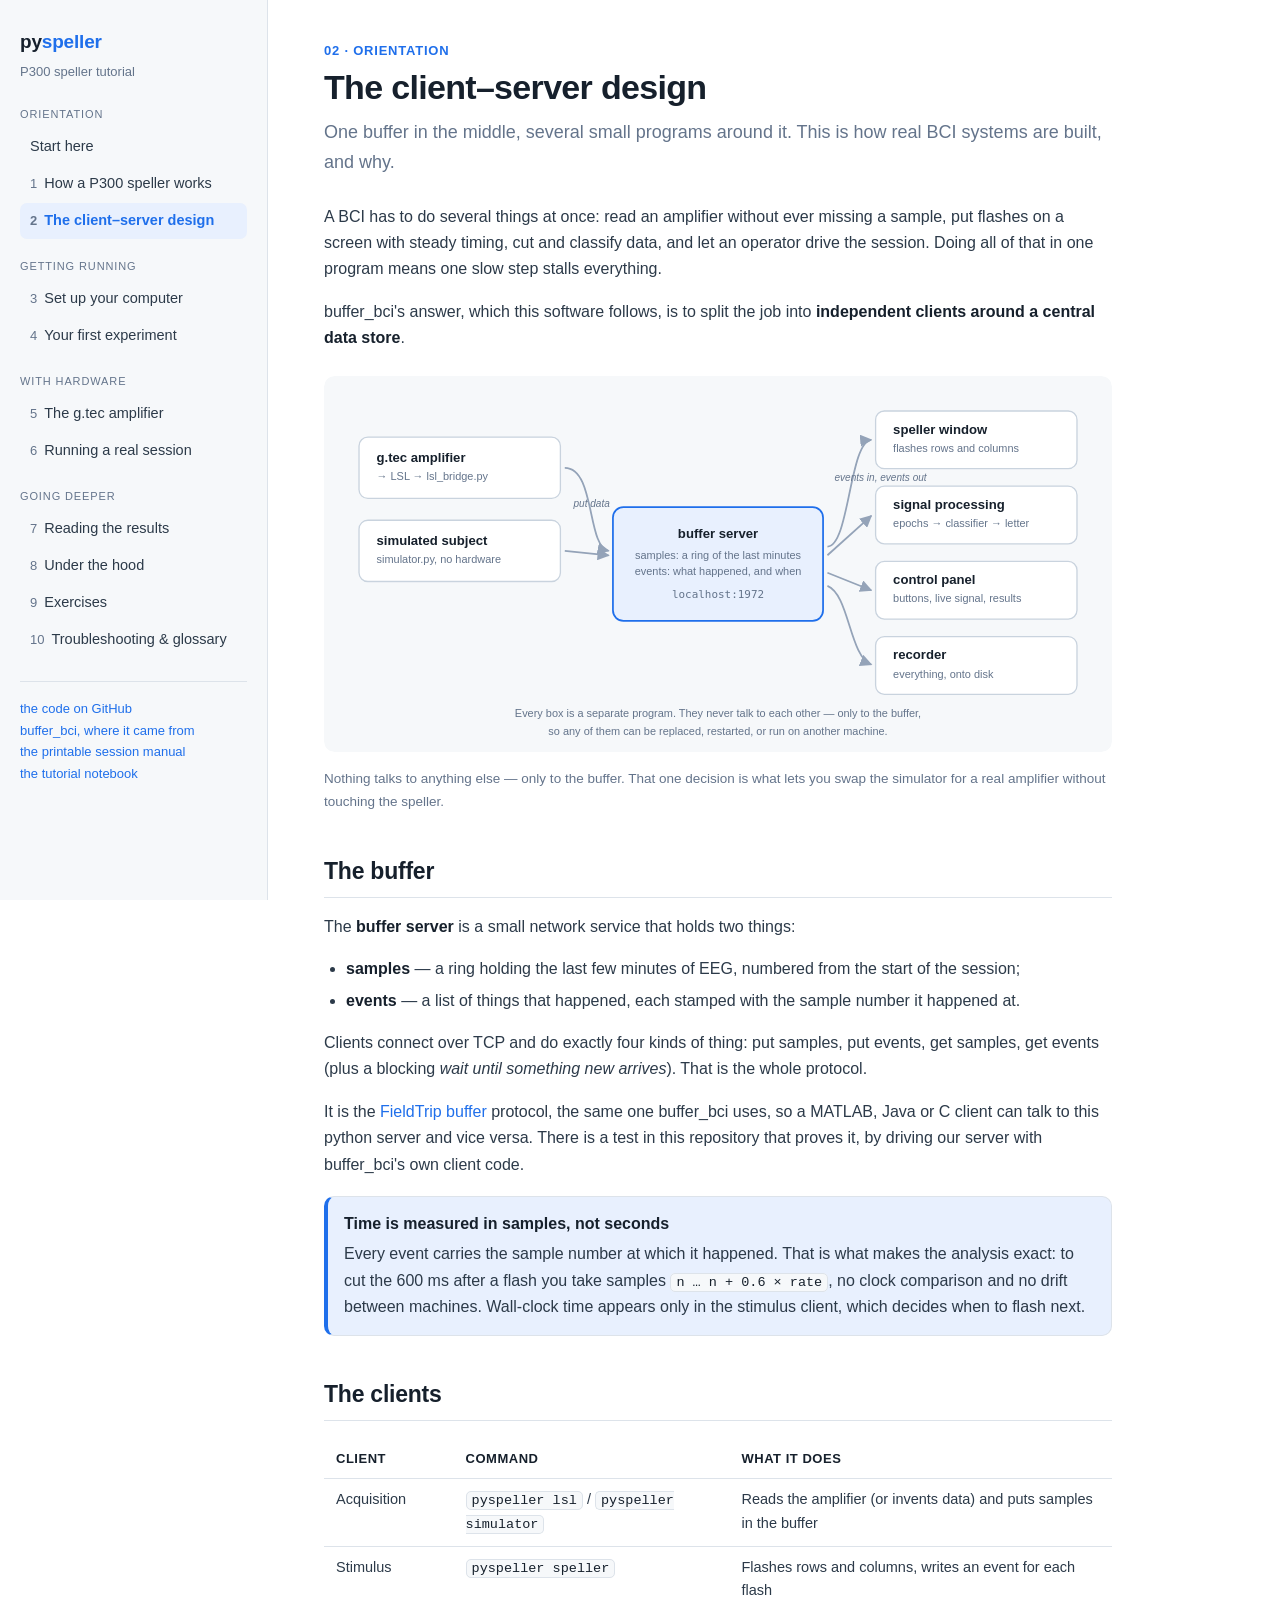
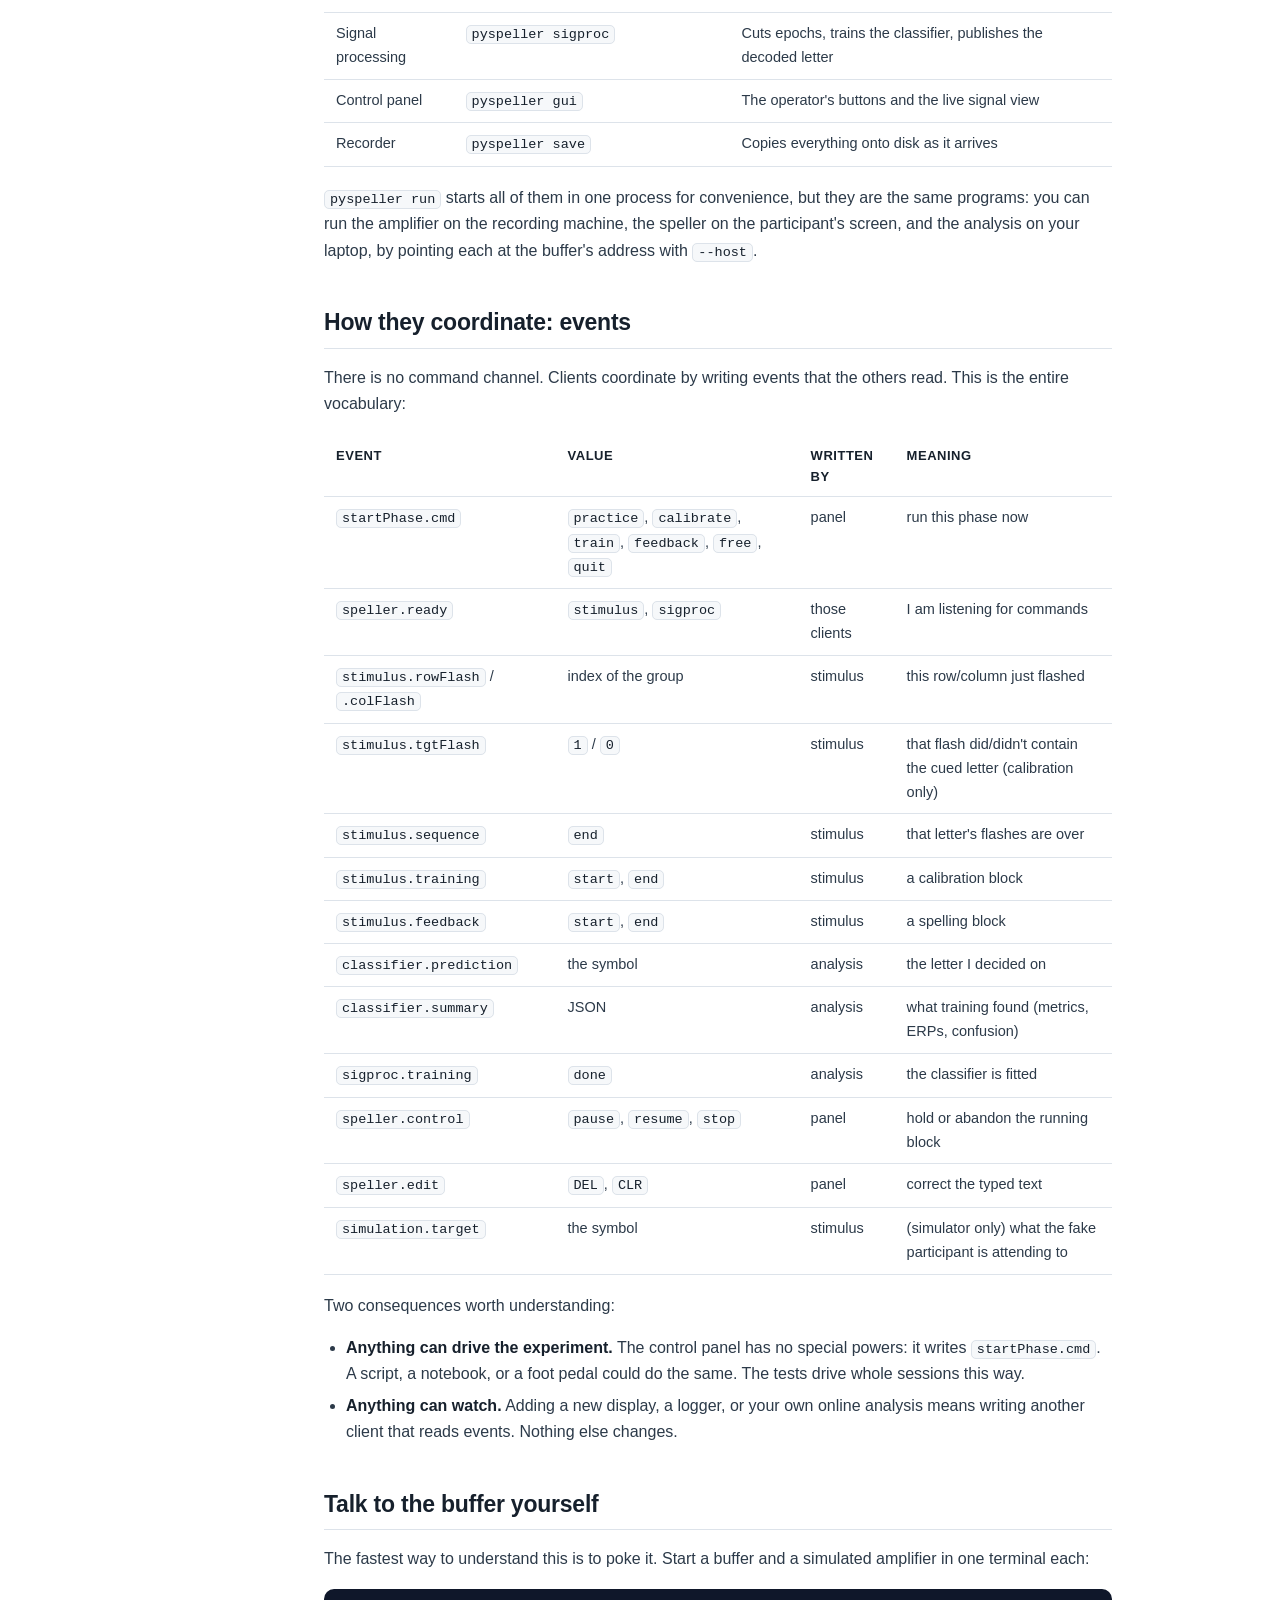
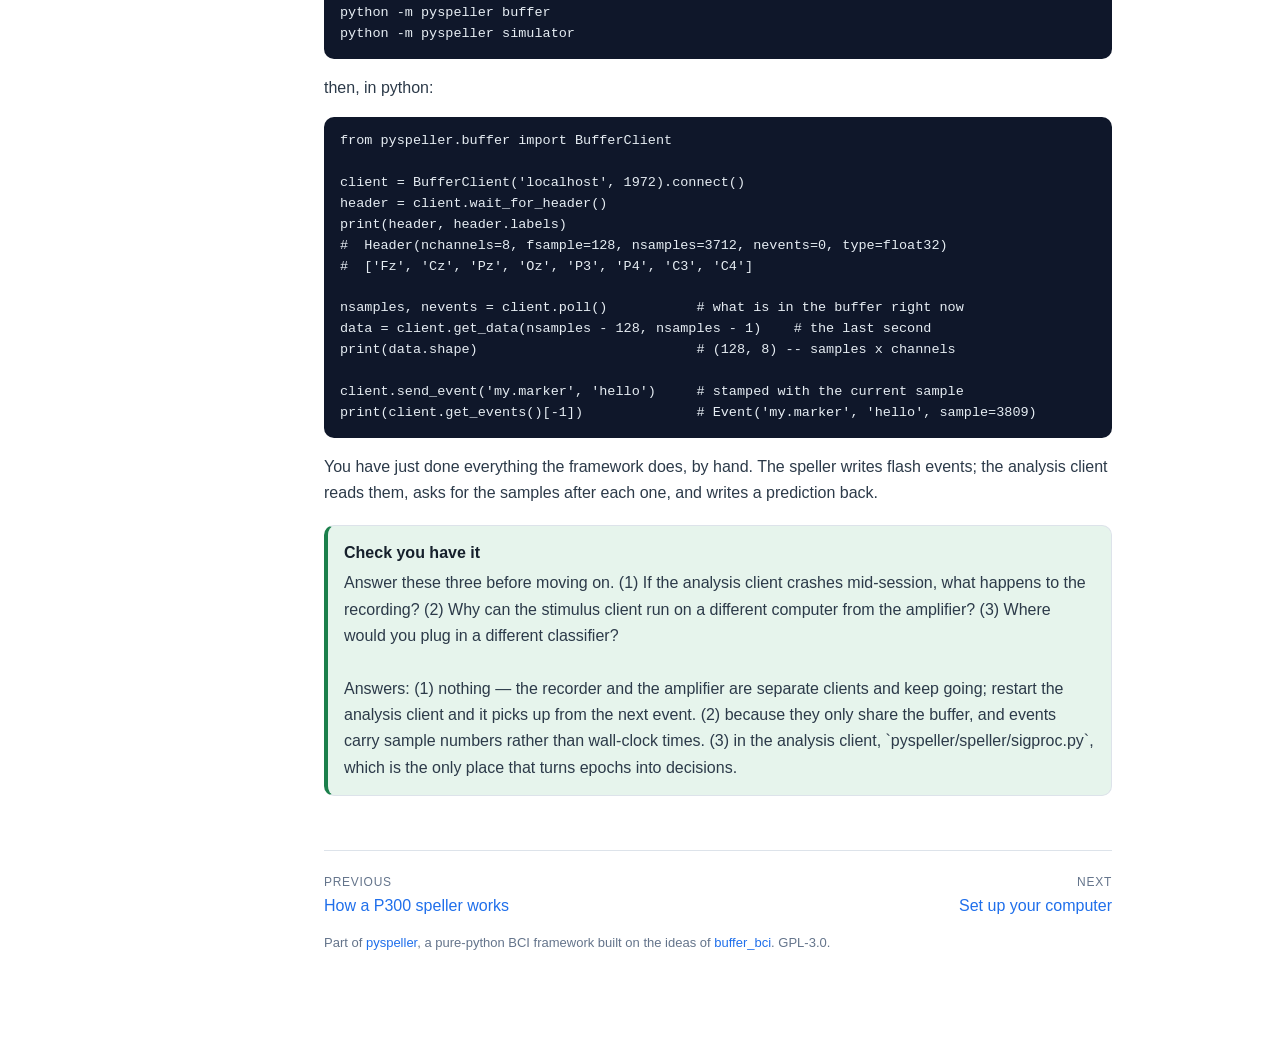
==== docs/architecture.html @ d98f3cf2 "A tutorial site for students, on GitHub Pages docs/ now holds a ten-page course that assumes no back" ====
<!DOCTYPE html>
<html lang="en">
<head>
<meta charset="utf-8">
<meta name="viewport" content="width=device-width, initial-scale=1">
<title>The client–server design · pyspeller</title>
<meta name="description" content="One buffer in the middle, several small programs around it. This is how real BCI systems are built, and why.">
<link rel="stylesheet" href="assets/css/site.css">
<link rel="icon" href="data:image/svg+xml,<svg xmlns='http://www.w3.org/2000/svg' viewBox='0 0 100 100'><text y='.9em' font-size='90'>🧠</text></svg>">
</head>
<body>
<div class="layout">
<aside class="sidebar">
  <a class="brand" href="index.html">py<span>speller</span></a>
  <div class="brand-sub">P300 speller tutorial</div>
  <div class="nav-group"><div class="nav-title">Orientation</div><nav>
  <a href="index.html">Start here</a>
  <a href="paradigm.html"><span class="num">1</span>How a P300 speller works</a>
  <a href="architecture.html" class="current"><span class="num">2</span>The client–server design</a>
  </nav></div>
  <div class="nav-group"><div class="nav-title">Getting running</div><nav>
  <a href="install.html"><span class="num">3</span>Set up your computer</a>
  <a href="first-run.html"><span class="num">4</span>Your first experiment</a>
  </nav></div>
  <div class="nav-group"><div class="nav-title">With hardware</div><nav>
  <a href="gtec.html"><span class="num">5</span>The g.tec amplifier</a>
  <a href="session.html"><span class="num">6</span>Running a real session</a>
  </nav></div>
  <div class="nav-group"><div class="nav-title">Going deeper</div><nav>
  <a href="results.html"><span class="num">7</span>Reading the results</a>
  <a href="code.html"><span class="num">8</span>Under the hood</a>
  <a href="exercises.html"><span class="num">9</span>Exercises</a>
  <a href="reference.html"><span class="num">10</span>Troubleshooting & glossary</a>
  </nav></div>
  <div class="sidebar-foot">
    <a href="https://github.com/berdakh/pyspeller">the code on GitHub</a><br>
    <a href="https://github.com/berdakh/buffer_bci">buffer_bci, where it came from</a><br>
    <a href="https://github.com/berdakh/pyspeller/blob/main/docs/MANUAL.md">the printable session manual</a><br>
    <a href="https://github.com/berdakh/pyspeller/blob/main/docs/pyspeller_tutorial.ipynb">the tutorial notebook</a>
  </div>
</aside>
<main>
  <div class="page-kicker">02 · Orientation</div>
  <h1>The client–server design</h1>
  <p class="lede">One buffer in the middle, several small programs around it. This is how real BCI systems are built, and why.</p>
  <p>A BCI has to do several things at once: read an amplifier without ever missing a
sample, put flashes on a screen with steady timing, cut and classify data, and
let an operator drive the session. Doing all of that in one program means one
slow step stalls everything.</p>
<p>buffer_bci's answer, which this software follows, is to split the job into
<strong>independent clients around a central data store</strong>.</p>
<figure>
<img src="assets/img/architecture.svg" alt="Diagram: amplifier clients on the left, buffer server in the middle, speller, analysis, panel and recorder on the right">
<figcaption>Nothing talks to anything else — only to the buffer. That one decision is what lets you swap the simulator for a real amplifier without touching the speller.</figcaption>
</figure>

<h2 id="the-buffer">The buffer</h2>
<p>The <strong>buffer server</strong> is a small network service that holds two things:</p>
<ul>
<li><strong>samples</strong> — a ring holding the last few minutes of EEG, numbered from the
  start of the session;</li>
<li><strong>events</strong> — a list of things that happened, each stamped with the sample
  number it happened at.</li>
</ul>
<p>Clients connect over TCP and do exactly four kinds of thing: put samples, put
events, get samples, get events (plus a blocking <em>wait until something new
arrives</em>). That is the whole protocol.</p>
<p>It is the <a href="https://www.fieldtriptoolbox.org/development/realtime/">FieldTrip buffer</a>
protocol, the same one buffer_bci uses, so a MATLAB, Java or C client can talk to
this python server and vice versa. There is a test in this repository that
proves it, by driving our server with buffer_bci's own client code.</p>
<div class="note">
<span class="block-title">Time is measured in samples, not seconds</span>
Every event carries the sample number at which it happened. That is what makes
the analysis exact: to cut the 600 ms after a flash you take samples
<code>n … n + 0.6 × rate</code>, no clock comparison and no drift between
machines. Wall-clock time appears only in the stimulus client, which decides
when to flash next.
</div>

<h2 id="the-clients">The clients</h2>
<table>
<thead>
<tr>
<th>Client</th>
<th>Command</th>
<th>What it does</th>
</tr>
</thead>
<tbody>
<tr>
<td>Acquisition</td>
<td><code>pyspeller lsl</code> / <code>pyspeller simulator</code></td>
<td>Reads the amplifier (or invents data) and puts samples in the buffer</td>
</tr>
<tr>
<td>Stimulus</td>
<td><code>pyspeller speller</code></td>
<td>Flashes rows and columns, writes an event for each flash</td>
</tr>
<tr>
<td>Signal processing</td>
<td><code>pyspeller sigproc</code></td>
<td>Cuts epochs, trains the classifier, publishes the decoded letter</td>
</tr>
<tr>
<td>Control panel</td>
<td><code>pyspeller gui</code></td>
<td>The operator's buttons and the live signal view</td>
</tr>
<tr>
<td>Recorder</td>
<td><code>pyspeller save</code></td>
<td>Copies everything onto disk as it arrives</td>
</tr>
</tbody>
</table>
<p><code>pyspeller run</code> starts all of them in one process for convenience, but they are
the same programs: you can run the amplifier on the recording machine, the
speller on the participant's screen, and the analysis on your laptop, by
pointing each at the buffer's address with <code>--host</code>.</p>
<h2 id="how-they-coordinate-events">How they coordinate: events</h2>
<p>There is no command channel. Clients coordinate by writing events that the
others read. This is the entire vocabulary:</p>
<table>
<thead>
<tr>
<th>Event</th>
<th>Value</th>
<th>Written by</th>
<th>Meaning</th>
</tr>
</thead>
<tbody>
<tr>
<td><code>startPhase.cmd</code></td>
<td><code>practice</code>, <code>calibrate</code>, <code>train</code>, <code>feedback</code>, <code>free</code>, <code>quit</code></td>
<td>panel</td>
<td>run this phase now</td>
</tr>
<tr>
<td><code>speller.ready</code></td>
<td><code>stimulus</code>, <code>sigproc</code></td>
<td>those clients</td>
<td>I am listening for commands</td>
</tr>
<tr>
<td><code>stimulus.rowFlash</code> / <code>.colFlash</code></td>
<td>index of the group</td>
<td>stimulus</td>
<td>this row/column just flashed</td>
</tr>
<tr>
<td><code>stimulus.tgtFlash</code></td>
<td><code>1</code> / <code>0</code></td>
<td>stimulus</td>
<td>that flash did/didn't contain the cued letter (calibration only)</td>
</tr>
<tr>
<td><code>stimulus.sequence</code></td>
<td><code>end</code></td>
<td>stimulus</td>
<td>that letter's flashes are over</td>
</tr>
<tr>
<td><code>stimulus.training</code></td>
<td><code>start</code>, <code>end</code></td>
<td>stimulus</td>
<td>a calibration block</td>
</tr>
<tr>
<td><code>stimulus.feedback</code></td>
<td><code>start</code>, <code>end</code></td>
<td>stimulus</td>
<td>a spelling block</td>
</tr>
<tr>
<td><code>classifier.prediction</code></td>
<td>the symbol</td>
<td>analysis</td>
<td>the letter I decided on</td>
</tr>
<tr>
<td><code>classifier.summary</code></td>
<td>JSON</td>
<td>analysis</td>
<td>what training found (metrics, ERPs, confusion)</td>
</tr>
<tr>
<td><code>sigproc.training</code></td>
<td><code>done</code></td>
<td>analysis</td>
<td>the classifier is fitted</td>
</tr>
<tr>
<td><code>speller.control</code></td>
<td><code>pause</code>, <code>resume</code>, <code>stop</code></td>
<td>panel</td>
<td>hold or abandon the running block</td>
</tr>
<tr>
<td><code>speller.edit</code></td>
<td><code>DEL</code>, <code>CLR</code></td>
<td>panel</td>
<td>correct the typed text</td>
</tr>
<tr>
<td><code>simulation.target</code></td>
<td>the symbol</td>
<td>stimulus</td>
<td>(simulator only) what the fake participant is attending to</td>
</tr>
</tbody>
</table>
<p>Two consequences worth understanding:</p>
<ul>
<li><strong>Anything can drive the experiment.</strong> The control panel has no special
  powers: it writes <code>startPhase.cmd</code>. A script, a notebook, or a foot pedal
  could do the same. The tests drive whole sessions this way.</li>
<li><strong>Anything can watch.</strong> Adding a new display, a logger, or your own online
  analysis means writing another client that reads events. Nothing else changes.</li>
</ul>
<h2 id="talk-to-the-buffer-yourself">Talk to the buffer yourself</h2>
<p>The fastest way to understand this is to poke it. Start a buffer and a simulated
amplifier in one terminal each:</p>
<pre><code>python -m pyspeller buffer
python -m pyspeller simulator
</code></pre>
<p>then, in python:</p>
<pre><code>from pyspeller.buffer import BufferClient

client = BufferClient('localhost', 1972).connect()
header = client.wait_for_header()
print(header, header.labels)
#  Header(nchannels=8, fsample=128, nsamples=3712, nevents=0, type=float32)
#  ['Fz', 'Cz', 'Pz', 'Oz', 'P3', 'P4', 'C3', 'C4']

nsamples, nevents = client.poll()           # what is in the buffer right now
data = client.get_data(nsamples - 128, nsamples - 1)    # the last second
print(data.shape)                           # (128, 8) -- samples x channels

client.send_event('my.marker', 'hello')     # stamped with the current sample
print(client.get_events()[-1])              # Event('my.marker', 'hello', sample=3809)
</code></pre>
<p>You have just done everything the framework does, by hand. The speller writes
flash events; the analysis client reads them, asks for the samples after each
one, and writes a prediction back.</p>
<div class="do">
<span class="block-title">Check you have it</span>
Answer these three before moving on. (1) If the analysis client crashes
mid-session, what happens to the recording? (2) Why can the stimulus client run
on a different computer from the amplifier? (3) Where would you plug in a
different classifier?
<br><br>
Answers: (1) nothing — the recorder and the amplifier are separate clients and
keep going; restart the analysis client and it picks up from the next event.
(2) because they only share the buffer, and events carry sample numbers rather
than wall-clock times. (3) in the analysis client, `pyspeller/speller/sigproc.py`,
which is the only place that turns epochs into decisions.
</div>
  <div class="pager"><a href="paradigm.html"><span class="dir">previous</span>How a P300 speller works</a>
<a class="next" href="install.html"><span class="dir">next</span>Set up your computer</a></div>
  <p class="meta">Part of <a href="https://github.com/berdakh/pyspeller">pyspeller</a>,
  a pure-python BCI framework built on the ideas of
  <a href="https://github.com/berdakh/buffer_bci">buffer_bci</a>. GPL-3.0.</p>
</main>
</div>
</body>
</html>
---- docs/assets/css/site.css ----
/* pyspeller tutorial site -- one stylesheet, no build step, no dependencies */
:root {
  --ink: #16202c;
  --body: #2c3a49;
  --muted: #64748b;
  --line: #dde3ea;
  --bg: #ffffff;
  --panel: #f6f8fa;
  --accent: #1f6feb;
  --accent-soft: #e8f0fe;
  --good: #1b7f4b;
  --good-soft: #e6f4ec;
  --warn: #b45309;
  --warn-soft: #fdf3e3;
  --stop: #b42318;
  --stop-soft: #fdeceb;
  --code: #0f172a;
  --code-ink: #e6edf3;
  --radius: 10px;
  --sidebar: 268px;
}
@media (prefers-color-scheme: dark) {
  :root {
    --ink: #e9eef5; --body: #c7d2de; --muted: #93a1b1; --line: #263140;
    --bg: #0f1620; --panel: #161f2b; --accent: #6aa9ff; --accent-soft: #16263d;
    --good: #6ddf9e; --good-soft: #10261b; --warn: #f0b429; --warn-soft: #2a2113;
    --stop: #ff9c92; --stop-soft: #2c1615; --code: #0b121b; --code-ink: #dbe6f2;
  }
}
* { box-sizing: border-box; }
html { scroll-behavior: smooth; }
body {
  margin: 0; background: var(--bg); color: var(--body);
  font: 16px/1.65 -apple-system, BlinkMacSystemFont, "Segoe UI", Roboto, Helvetica, Arial, sans-serif;
  -webkit-font-smoothing: antialiased;
}
a { color: var(--accent); text-decoration: none; }
a:hover { text-decoration: underline; }

/* ---------------------------------------------------------------- layout */
.layout { display: flex; min-height: 100vh; }
.sidebar {
  width: var(--sidebar); flex: 0 0 var(--sidebar); border-right: 1px solid var(--line);
  padding: 26px 20px 40px; position: sticky; top: 0; height: 100vh; overflow-y: auto;
  background: var(--panel);
}
.brand { display: block; font-size: 19px; font-weight: 700; color: var(--ink); letter-spacing: -0.01em; }
.brand span { color: var(--accent); }
.brand-sub { color: var(--muted); font-size: 13px; margin: 4px 0 22px; }
.nav-group { margin-bottom: 18px; }
.nav-title { font-size: 11px; text-transform: uppercase; letter-spacing: 0.08em; color: var(--muted); margin-bottom: 6px; }
.sidebar nav a {
  display: block; padding: 6px 10px; border-radius: 7px; color: var(--body);
  font-size: 14.5px; margin-bottom: 1px;
}
.sidebar nav a:hover { background: var(--accent-soft); text-decoration: none; }
.sidebar nav a.current { background: var(--accent-soft); color: var(--accent); font-weight: 600; }
.sidebar nav a .num { color: var(--muted); font-variant-numeric: tabular-nums; margin-right: 7px; font-size: 13px; }
.sidebar-foot { margin-top: 24px; padding-top: 16px; border-top: 1px solid var(--line); font-size: 13px; color: var(--muted); }

main { flex: 1; min-width: 0; padding: 40px 56px 90px; max-width: 900px; }
.page-kicker { color: var(--accent); font-weight: 600; font-size: 13px; letter-spacing: 0.06em; text-transform: uppercase; }
h1 { color: var(--ink); font-size: 34px; line-height: 1.2; margin: 6px 0 10px; letter-spacing: -0.02em; }
h2 { color: var(--ink); font-size: 23px; margin: 40px 0 12px; letter-spacing: -0.01em; padding-bottom: 6px; border-bottom: 1px solid var(--line); }
h3 { color: var(--ink); font-size: 18px; margin: 28px 0 8px; }
h4 { color: var(--ink); font-size: 15.5px; margin: 20px 0 6px; }
.lede { font-size: 18px; color: var(--muted); margin: 0 0 26px; }
p, li { color: var(--body); }
ul, ol { padding-left: 22px; }
li { margin: 5px 0; }
hr { border: 0; border-top: 1px solid var(--line); margin: 34px 0; }
strong { color: var(--ink); }

/* ----------------------------------------------------------------- code */
code { font-family: ui-monospace, SFMono-Regular, "SF Mono", Menlo, Consolas, monospace; font-size: 13.5px; }
:not(pre) > code { background: var(--panel); border: 1px solid var(--line); border-radius: 5px; padding: 1px 5px; color: var(--ink); }
pre {
  background: var(--code); color: var(--code-ink); padding: 14px 16px; border-radius: var(--radius);
  overflow-x: auto; font-size: 13.5px; line-height: 1.55; margin: 14px 0;
}
pre code { background: none; border: 0; padding: 0; color: inherit; }
pre.out {                            /* what the program prints back */
  background: var(--panel); color: var(--body); border: 1px solid var(--line);
}
pre.out code { color: var(--body); }

/* --------------------------------------------------------------- blocks */
.note, .warn, .do, .stop {
  border-radius: var(--radius); padding: 14px 16px; margin: 18px 0; border: 1px solid var(--line);
  background: var(--panel);
}
.note { border-left: 4px solid var(--accent); background: var(--accent-soft); }
.do { border-left: 4px solid var(--good); background: var(--good-soft); }
.warn { border-left: 4px solid var(--warn); background: var(--warn-soft); }
.stop { border-left: 4px solid var(--stop); background: var(--stop-soft); }
.note p:first-child, .warn p:first-child, .do p:first-child, .stop p:first-child { margin-top: 0; }
.note p:last-child, .warn p:last-child, .do p:last-child, .stop p:last-child { margin-bottom: 0; }
.block-title { font-weight: 700; color: var(--ink); display: block; margin-bottom: 4px; }

table { border-collapse: collapse; width: 100%; margin: 18px 0; font-size: 14.5px; }
th, td { text-align: left; padding: 9px 12px; border-bottom: 1px solid var(--line); vertical-align: top; }
th { color: var(--ink); font-size: 13px; text-transform: uppercase; letter-spacing: 0.04em; }
tbody tr:hover { background: var(--panel); }

figure { margin: 24px 0; }
figure img, figure svg { width: 100%; height: auto; border-radius: var(--radius); }
figure img.shadow { border: 1px solid var(--line); }
figcaption { color: var(--muted); font-size: 13.5px; margin-top: 8px; }

.cards { display: grid; grid-template-columns: repeat(auto-fit, minmax(230px, 1fr)); gap: 14px; margin: 22px 0; }
.card {
  border: 1px solid var(--line); border-radius: var(--radius); padding: 16px; background: var(--panel);
  display: block; color: var(--body);
}
.card:hover { border-color: var(--accent); text-decoration: none; }
.card .card-num { color: var(--accent); font-size: 12px; font-weight: 700; letter-spacing: 0.06em; }
.card h3 { margin: 4px 0 6px; font-size: 16.5px; }
.card p { margin: 0; font-size: 14px; color: var(--muted); }

.steps { counter-reset: step; list-style: none; padding: 0; }
.steps > li { counter-increment: step; position: relative; padding-left: 44px; margin: 18px 0; }
.steps > li::before {
  content: counter(step); position: absolute; left: 0; top: 0; width: 28px; height: 28px;
  border-radius: 50%; background: var(--accent); color: #fff; display: grid; place-items: center;
  font-size: 14px; font-weight: 700;
}
.steps > li > strong:first-child { display: block; color: var(--ink); margin-bottom: 2px; }

.pager { display: flex; justify-content: space-between; gap: 16px; margin-top: 54px; padding-top: 22px; border-top: 1px solid var(--line); }
.pager a { display: block; max-width: 48%; }
.pager .dir { display: block; font-size: 12px; color: var(--muted); text-transform: uppercase; letter-spacing: 0.06em; }
.pager .next { text-align: right; margin-left: auto; }
.meta { color: var(--muted); font-size: 13px; }
.kbd { border: 1px solid var(--line); border-bottom-width: 2px; border-radius: 5px; padding: 1px 6px; font-size: 12.5px; background: var(--panel); color: var(--ink); }

/* -------------------------------------------------------------- mobile */
.menu-toggle { display: none; }
@media (max-width: 900px) {
  .layout { display: block; }
  .sidebar { width: auto; height: auto; position: static; border-right: 0; border-bottom: 1px solid var(--line); padding: 18px 16px; }
  main { padding: 26px 16px 70px; }
  h1 { font-size: 27px; }
  .sidebar nav { display: grid; grid-template-columns: 1fr 1fr; gap: 2px 10px; }
}
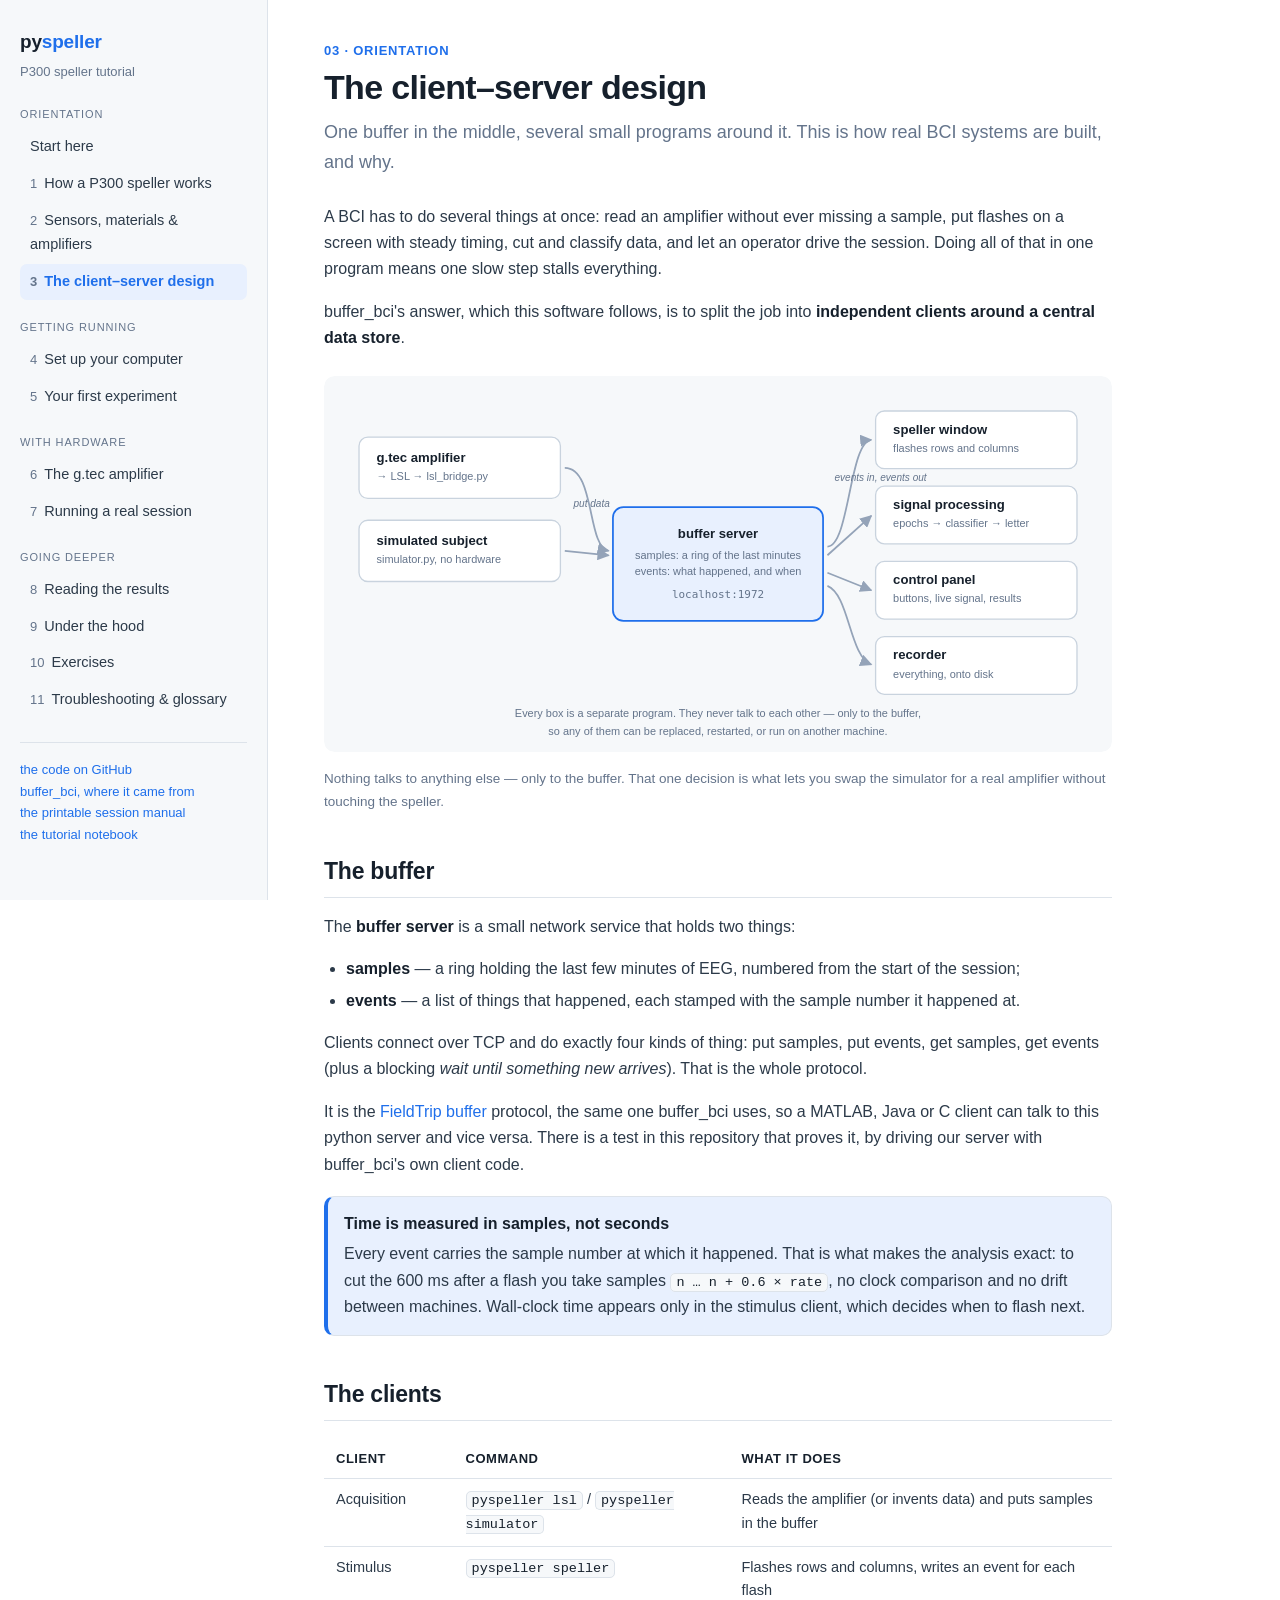
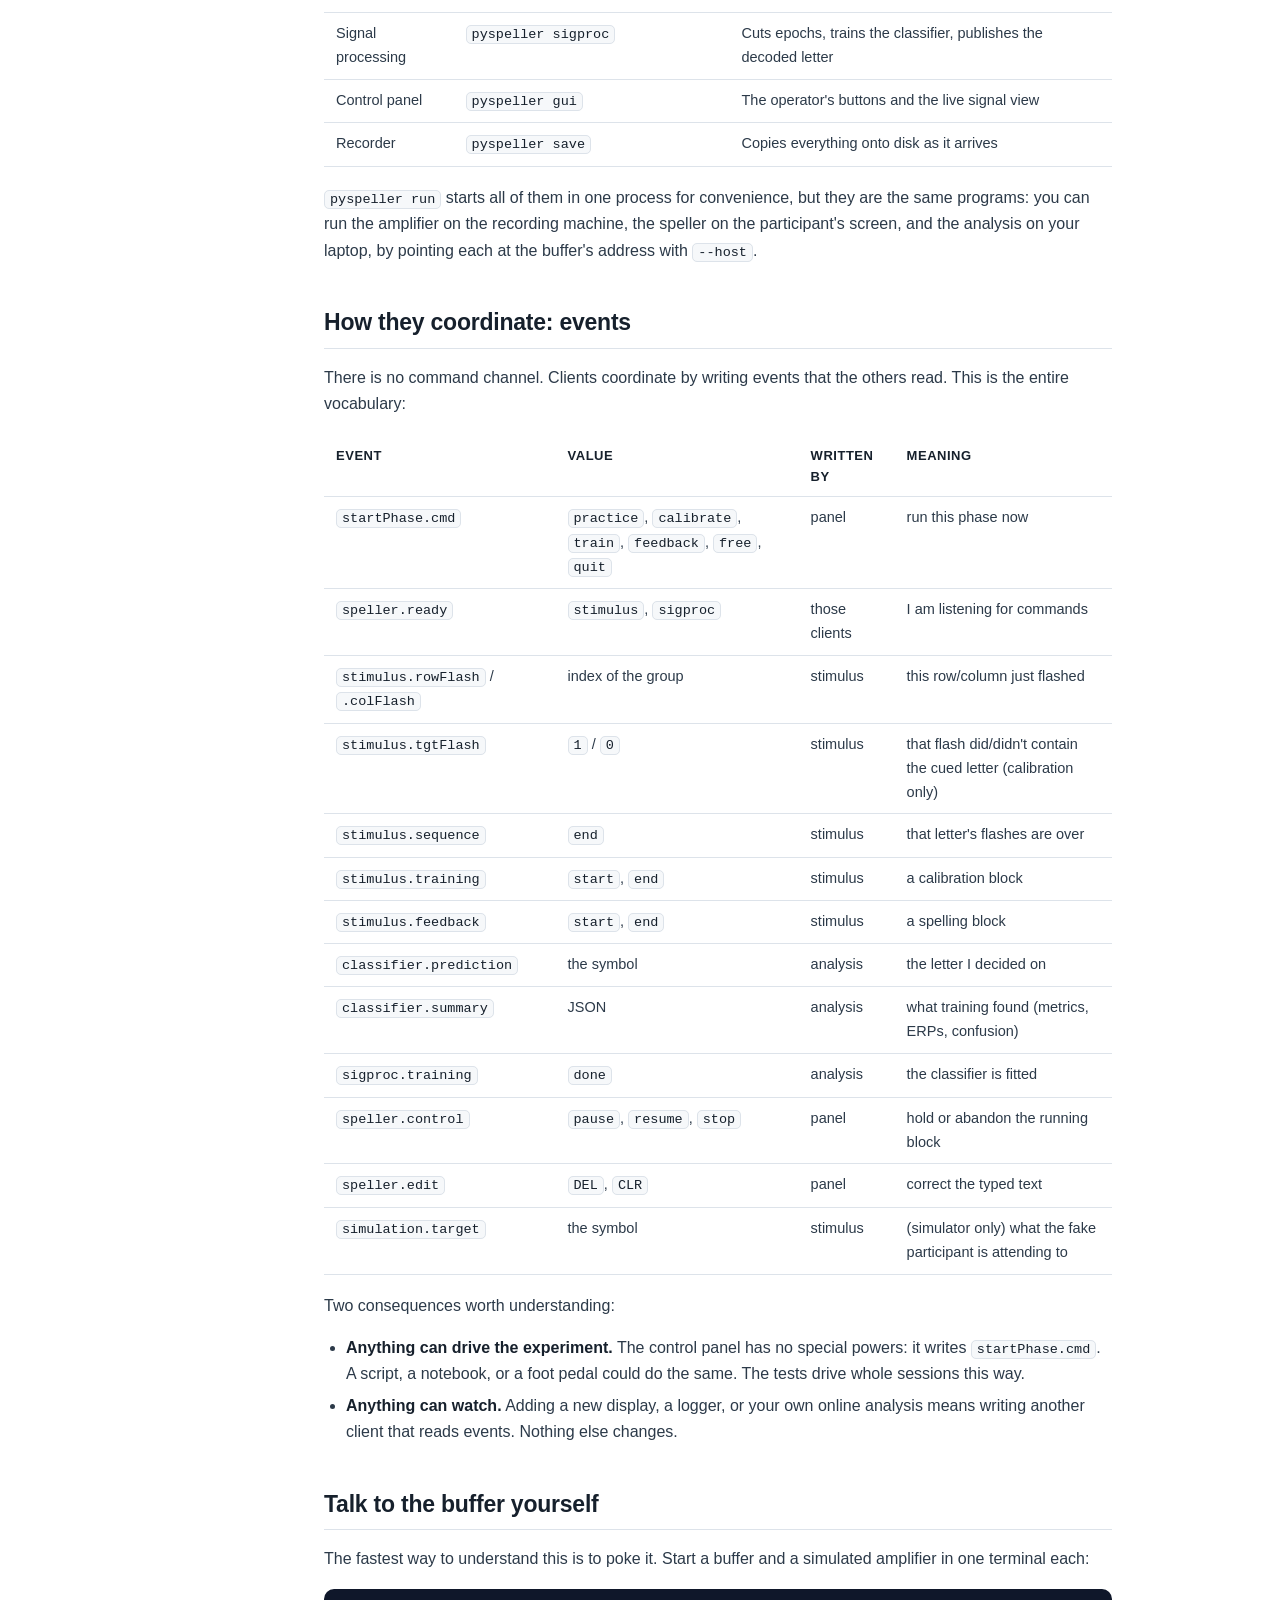
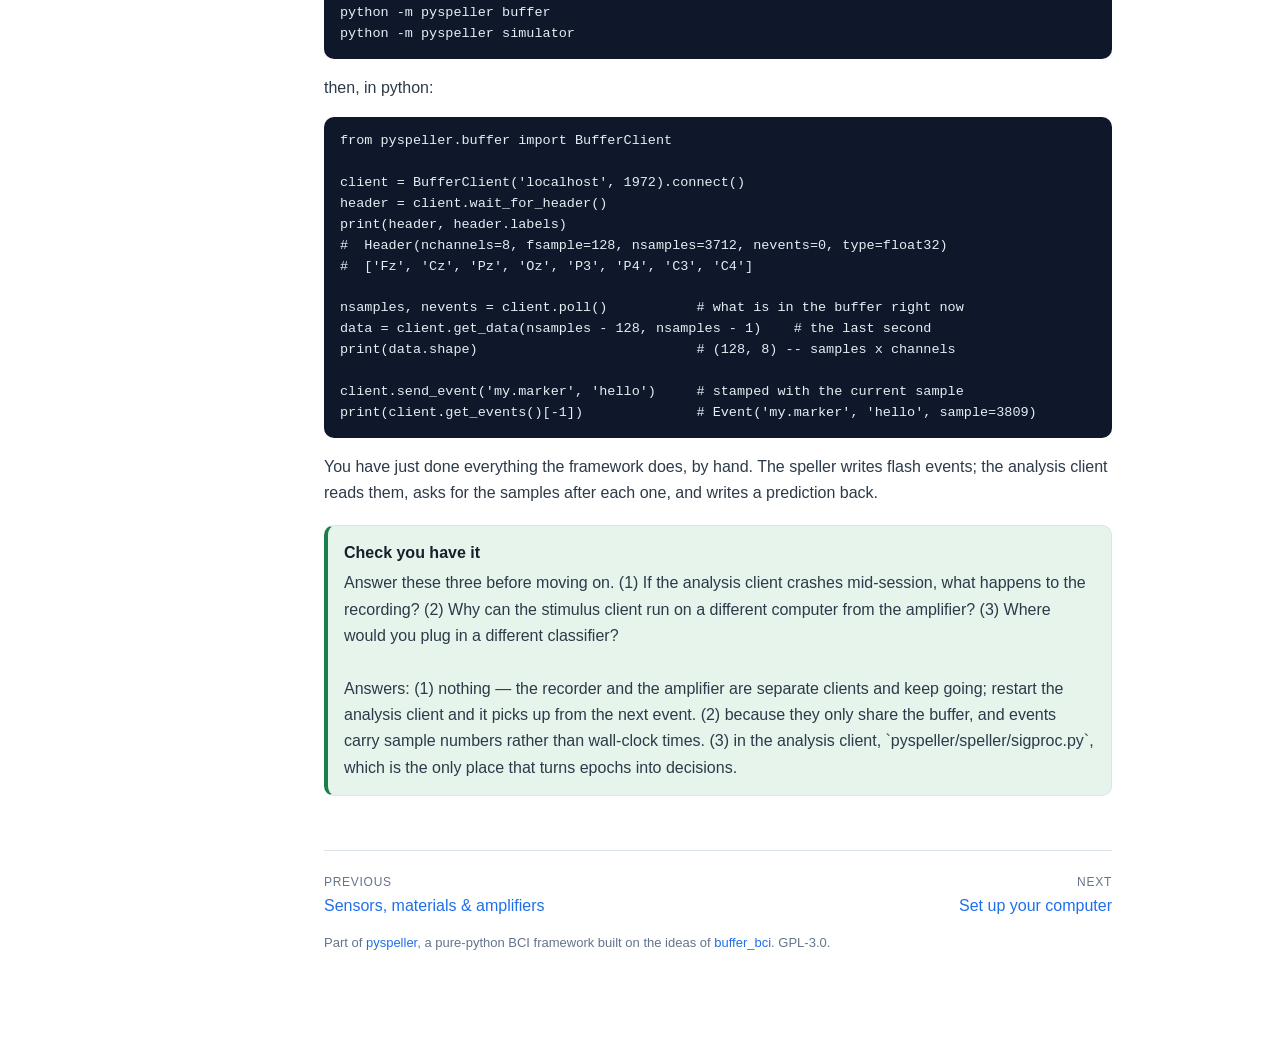
==== commit d0438864: "A tutorial page on EEG sensors, materials and amplifiers A student asked how the electricity actuall" ====
--- a/docs/architecture.html
+++ b/docs/architecture.html
@@ -16,21 +16,22 @@
   <div class="nav-group"><div class="nav-title">Orientation</div><nav>
   <a href="index.html">Start here</a>
   <a href="paradigm.html"><span class="num">1</span>How a P300 speller works</a>
-  <a href="architecture.html" class="current"><span class="num">2</span>The client–server design</a>
+  <a href="sensors.html"><span class="num">2</span>Sensors, materials & amplifiers</a>
+  <a href="architecture.html" class="current"><span class="num">3</span>The client–server design</a>
   </nav></div>
   <div class="nav-group"><div class="nav-title">Getting running</div><nav>
-  <a href="install.html"><span class="num">3</span>Set up your computer</a>
-  <a href="first-run.html"><span class="num">4</span>Your first experiment</a>
+  <a href="install.html"><span class="num">4</span>Set up your computer</a>
+  <a href="first-run.html"><span class="num">5</span>Your first experiment</a>
   </nav></div>
   <div class="nav-group"><div class="nav-title">With hardware</div><nav>
-  <a href="gtec.html"><span class="num">5</span>The g.tec amplifier</a>
-  <a href="session.html"><span class="num">6</span>Running a real session</a>
+  <a href="gtec.html"><span class="num">6</span>The g.tec amplifier</a>
+  <a href="session.html"><span class="num">7</span>Running a real session</a>
   </nav></div>
   <div class="nav-group"><div class="nav-title">Going deeper</div><nav>
-  <a href="results.html"><span class="num">7</span>Reading the results</a>
-  <a href="code.html"><span class="num">8</span>Under the hood</a>
-  <a href="exercises.html"><span class="num">9</span>Exercises</a>
-  <a href="reference.html"><span class="num">10</span>Troubleshooting & glossary</a>
+  <a href="results.html"><span class="num">8</span>Reading the results</a>
+  <a href="code.html"><span class="num">9</span>Under the hood</a>
+  <a href="exercises.html"><span class="num">10</span>Exercises</a>
+  <a href="reference.html"><span class="num">11</span>Troubleshooting & glossary</a>
   </nav></div>
   <div class="sidebar-foot">
     <a href="https://github.com/berdakh/pyspeller">the code on GitHub</a><br>
@@ -40,7 +41,7 @@
   </div>
 </aside>
 <main>
-  <div class="page-kicker">02 · Orientation</div>
+  <div class="page-kicker">03 · Orientation</div>
   <h1>The client–server design</h1>
   <p class="lede">One buffer in the middle, several small programs around it. This is how real BCI systems are built, and why.</p>
   <p>A BCI has to do several things at once: read an amplifier without ever missing a
@@ -258,7 +259,7 @@
 than wall-clock times. (3) in the analysis client, `pyspeller/speller/sigproc.py`,
 which is the only place that turns epochs into decisions.
 </div>
-  <div class="pager"><a href="paradigm.html"><span class="dir">previous</span>How a P300 speller works</a>
+  <div class="pager"><a href="sensors.html"><span class="dir">previous</span>Sensors, materials & amplifiers</a>
 <a class="next" href="install.html"><span class="dir">next</span>Set up your computer</a></div>
   <p class="meta">Part of <a href="https://github.com/berdakh/pyspeller">pyspeller</a>,
   a pure-python BCI framework built on the ideas of
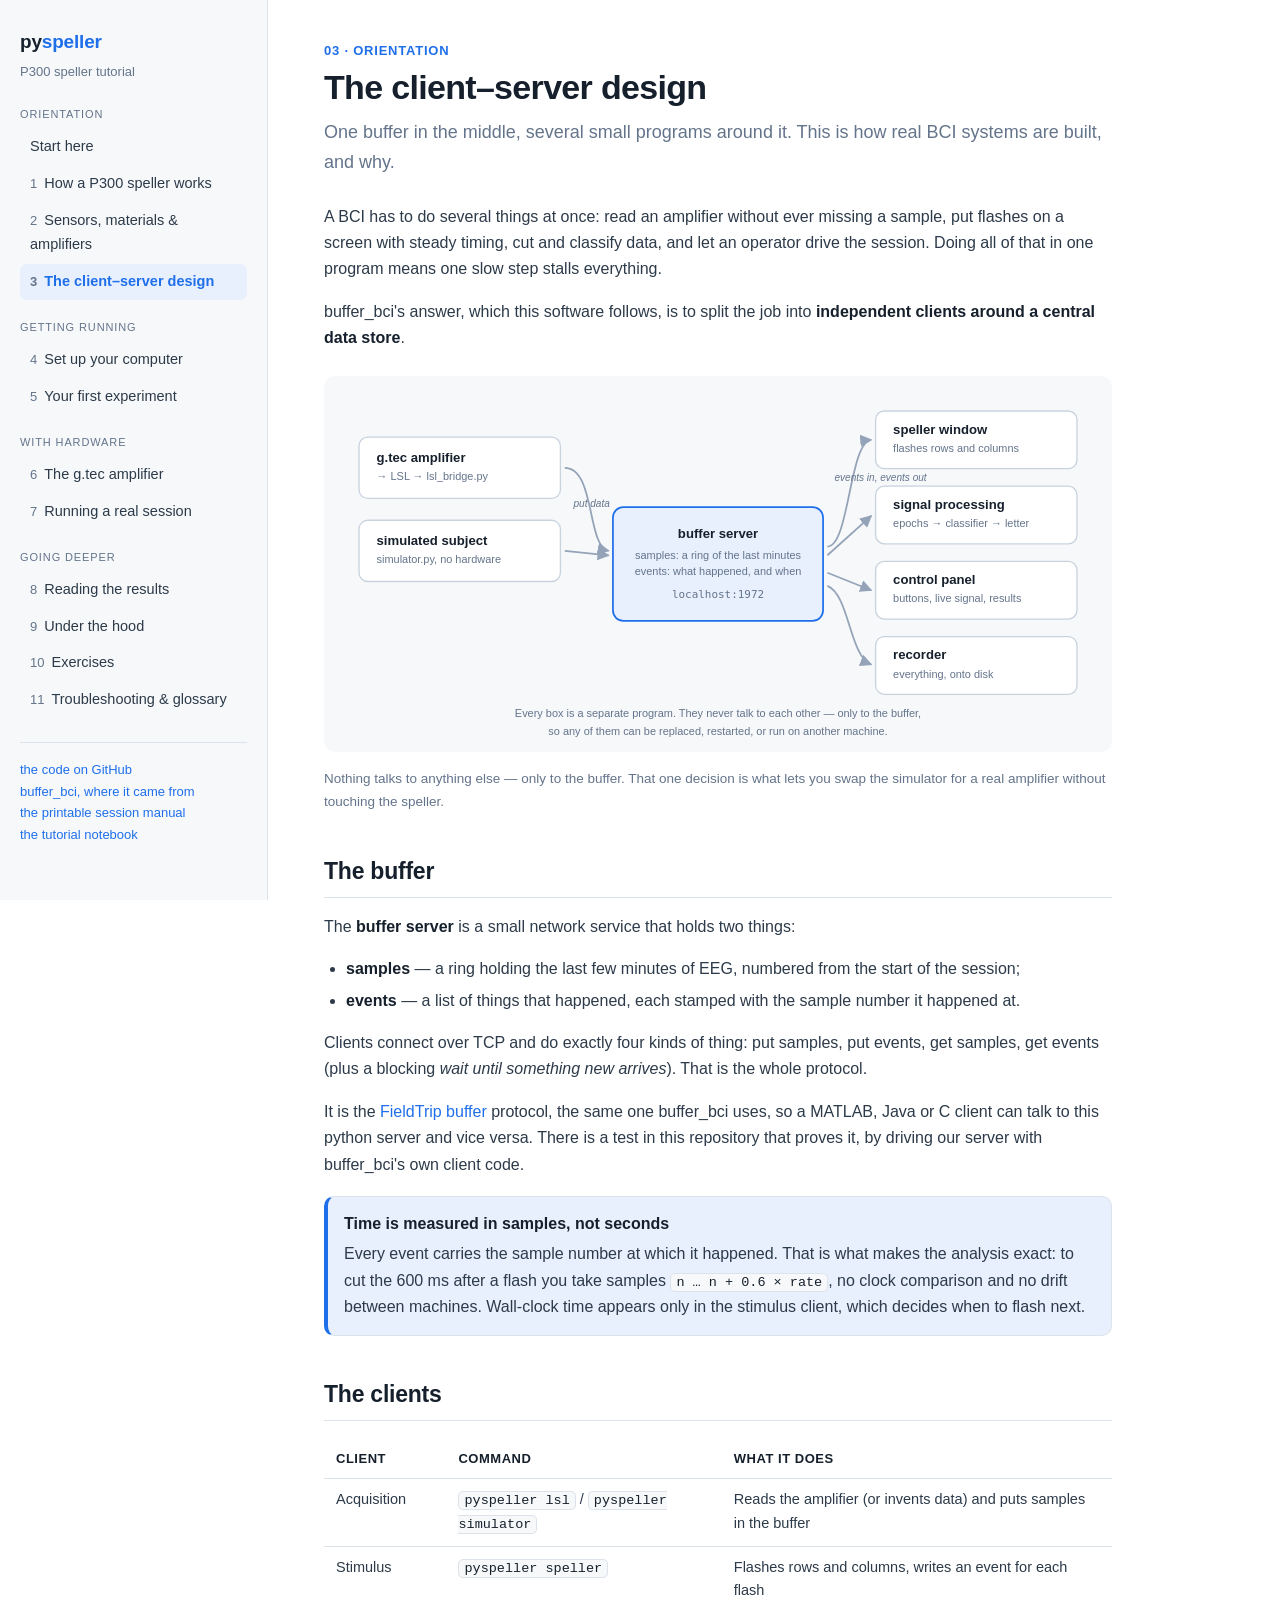
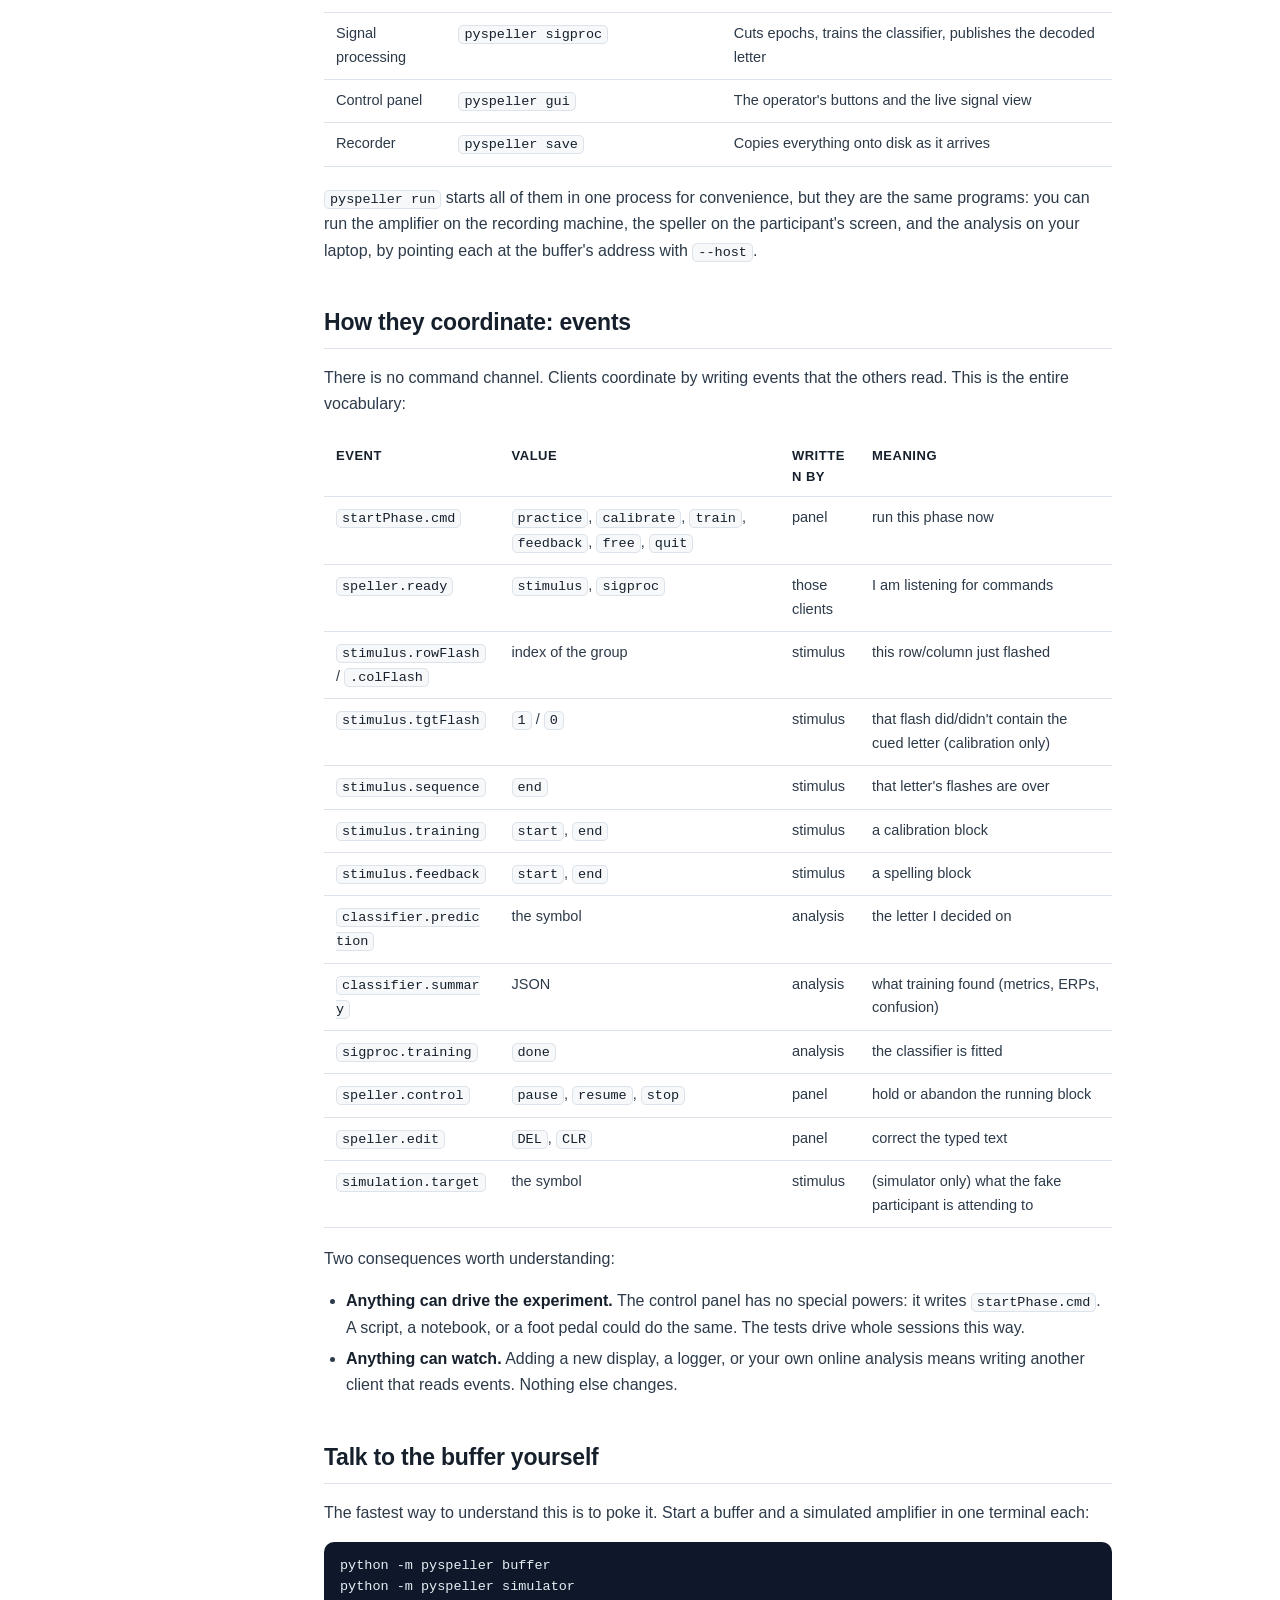
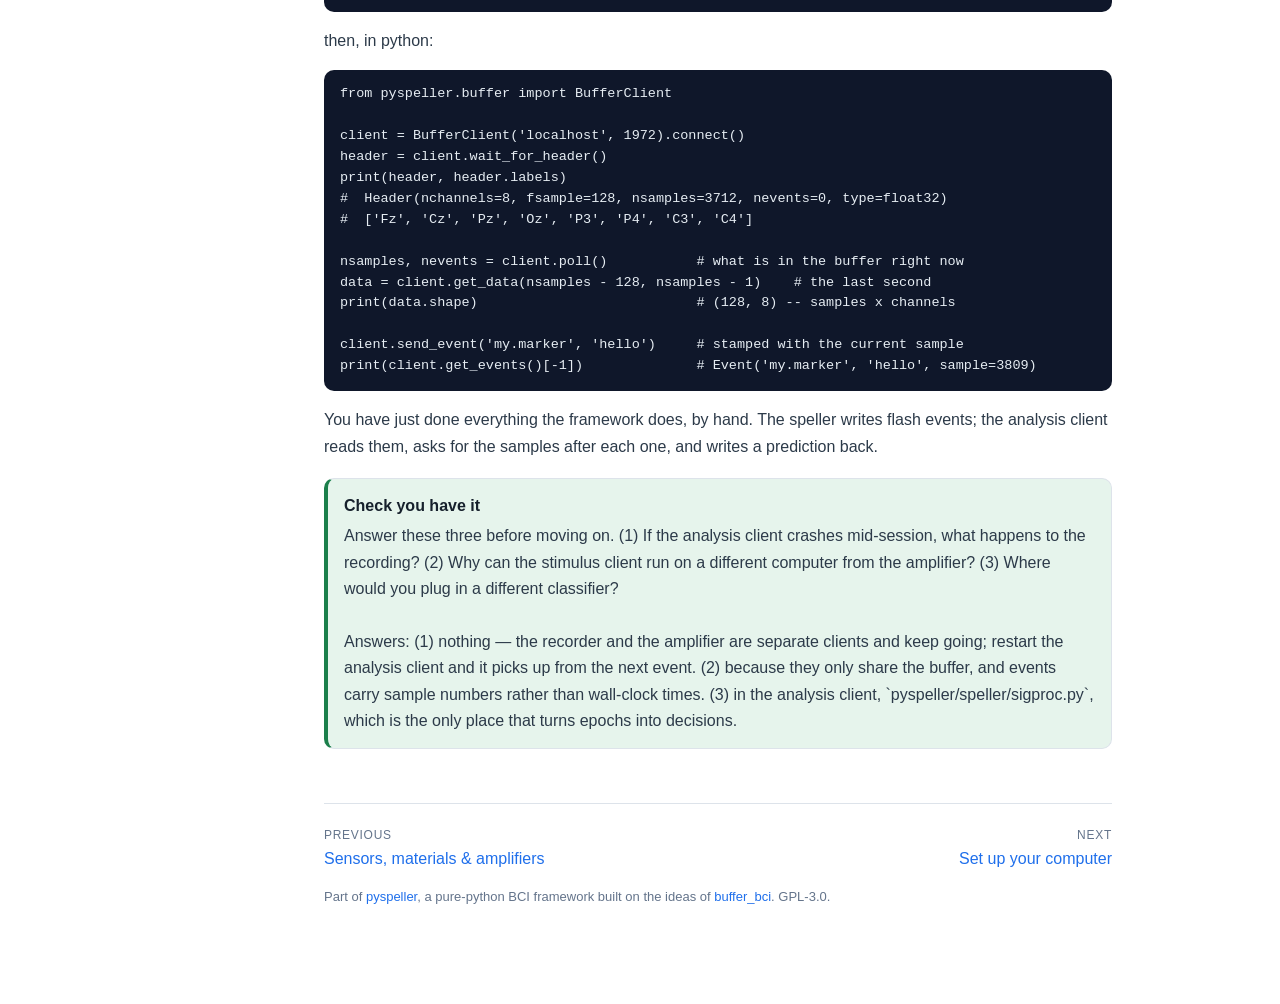
==== commit 88705586: "Make the tutorial usable on a phone Rendered at 390 px in a mobile Chromium and found the site scrol" ====
--- a/docs/architecture.html
+++ b/docs/architecture.html
@@ -13,6 +13,8 @@
 <aside class="sidebar">
   <a class="brand" href="index.html">py<span>speller</span></a>
   <div class="brand-sub">P300 speller tutorial</div>
+  <details class="contents" open>
+  <summary>Contents</summary>
   <div class="nav-group"><div class="nav-title">Orientation</div><nav>
   <a href="index.html">Start here</a>
   <a href="paradigm.html"><span class="num">1</span>How a P300 speller works</a>
@@ -33,6 +35,7 @@
   <a href="exercises.html"><span class="num">10</span>Exercises</a>
   <a href="reference.html"><span class="num">11</span>Troubleshooting & glossary</a>
   </nav></div>
+  </details>
   <div class="sidebar-foot">
     <a href="https://github.com/berdakh/pyspeller">the code on GitHub</a><br>
     <a href="https://github.com/berdakh/buffer_bci">buffer_bci, where it came from</a><br>
@@ -80,7 +83,7 @@
 </div>
 
 <h2 id="the-clients">The clients</h2>
-<table>
+<div class="table-wrap"><table>
 <thead>
 <tr>
 <th>Client</th>
@@ -115,7 +118,7 @@
 <td>Copies everything onto disk as it arrives</td>
 </tr>
 </tbody>
-</table>
+</table></div>
 <p><code>pyspeller run</code> starts all of them in one process for convenience, but they are
 the same programs: you can run the amplifier on the recording machine, the
 speller on the participant's screen, and the analysis on your laptop, by
@@ -123,7 +126,7 @@
 <h2 id="how-they-coordinate-events">How they coordinate: events</h2>
 <p>There is no command channel. Clients coordinate by writing events that the
 others read. This is the entire vocabulary:</p>
-<table>
+<div class="table-wrap"><table>
 <thead>
 <tr>
 <th>Event</th>
@@ -212,7 +215,7 @@
 <td>(simulator only) what the fake participant is attending to</td>
 </tr>
 </tbody>
-</table>
+</table></div>
 <p>Two consequences worth understanding:</p>
 <ul>
 <li><strong>Anything can drive the experiment.</strong> The control panel has no special
@@ -266,5 +269,11 @@
   <a href="https://github.com/berdakh/buffer_bci">buffer_bci</a>. GPL-3.0.</p>
 </main>
 </div>
+<script>
+  // on a phone the contents list starts folded; on a wide screen it stays open
+  var contents = document.querySelector('.contents');
+  if (contents && window.matchMedia('(max-width: 900px)').matches)
+    contents.removeAttribute('open');
+</script>
 </body>
 </html>
--- a/docs/assets/css/site.css
+++ b/docs/assets/css/site.css
@@ -58,7 +58,7 @@
 .sidebar nav a .num { color: var(--muted); font-variant-numeric: tabular-nums; margin-right: 7px; font-size: 13px; }
 .sidebar-foot { margin-top: 24px; padding-top: 16px; border-top: 1px solid var(--line); font-size: 13px; color: var(--muted); }
 
-main { flex: 1; min-width: 0; padding: 40px 56px 90px; max-width: 900px; }
+main { flex: 1; min-width: 0; max-width: 900px; padding: 40px 56px 90px; overflow-wrap: break-word; }
 .page-kicker { color: var(--accent); font-weight: 600; font-size: 13px; letter-spacing: 0.06em; text-transform: uppercase; }
 h1 { color: var(--ink); font-size: 34px; line-height: 1.2; margin: 6px 0 10px; letter-spacing: -0.02em; }
 h2 { color: var(--ink); font-size: 23px; margin: 40px 0 12px; letter-spacing: -0.01em; padding-bottom: 6px; border-bottom: 1px solid var(--line); }
@@ -97,8 +97,12 @@
 .note p:last-child, .warn p:last-child, .do p:last-child, .stop p:last-child { margin-bottom: 0; }
 .block-title { font-weight: 700; color: var(--ink); display: block; margin-bottom: 4px; }
 
+/* a wide table scrolls by itself instead of stretching the page sideways */
+.table-wrap { overflow-x: auto; -webkit-overflow-scrolling: touch; margin: 18px 0; }
+.table-wrap table { margin: 0; }
 table { border-collapse: collapse; width: 100%; margin: 18px 0; font-size: 14.5px; }
-th, td { text-align: left; padding: 9px 12px; border-bottom: 1px solid var(--line); vertical-align: top; }
+th, td { text-align: left; padding: 9px 12px; border-bottom: 1px solid var(--line);
+         vertical-align: top; overflow-wrap: anywhere; }
 th { color: var(--ink); font-size: 13px; text-transform: uppercase; letter-spacing: 0.04em; }
 tbody tr:hover { background: var(--panel); }
 
@@ -133,12 +137,31 @@
 .meta { color: var(--muted); font-size: 13px; }
 .kbd { border: 1px solid var(--line); border-bottom-width: 2px; border-radius: 5px; padding: 1px 6px; font-size: 12.5px; background: var(--panel); color: var(--ink); }
 
-/* -------------------------------------------------------------- mobile */
-.menu-toggle { display: none; }
+/* the contents list folds away on a phone, and is always open on a desktop */
+.contents > summary { display: none; }
 @media (max-width: 900px) {
   .layout { display: block; }
-  .sidebar { width: auto; height: auto; position: static; border-right: 0; border-bottom: 1px solid var(--line); padding: 18px 16px; }
-  main { padding: 26px 16px 70px; }
-  h1 { font-size: 27px; }
-  .sidebar nav { display: grid; grid-template-columns: 1fr 1fr; gap: 2px 10px; }
+  .sidebar {
+    width: auto; height: auto; position: static; border-right: 0;
+    border-bottom: 1px solid var(--line); padding: 16px;
+  }
+  .contents > summary {
+    display: block; cursor: pointer; list-style: none; padding: 9px 12px;
+    border: 1px solid var(--line); border-radius: 8px; background: var(--bg);
+    color: var(--ink); font-weight: 600; font-size: 15px;
+  }
+  .contents > summary::-webkit-details-marker { display: none; }
+  .contents > summary::after { content: ' ▾'; color: var(--muted); }
+  .contents[open] > summary::after { content: ' ▴'; }
+  .contents > summary + * { margin-top: 12px; }
+  .sidebar nav a { padding: 9px 10px; }     /* bigger tap targets */
+  .sidebar-foot { font-size: 14px; }
+  .sidebar-foot a { display: inline-block; padding: 4px 0; }
+  main { padding: 24px 16px 70px; max-width: 100%; }
+  h1 { font-size: 26px; }
+  h2 { font-size: 20px; }
+  .lede { font-size: 16.5px; }
+  pre { font-size: 12.5px; }
+  .cards { grid-template-columns: 1fr; }
+  figure img, figure svg { border-radius: 8px; }
 }
